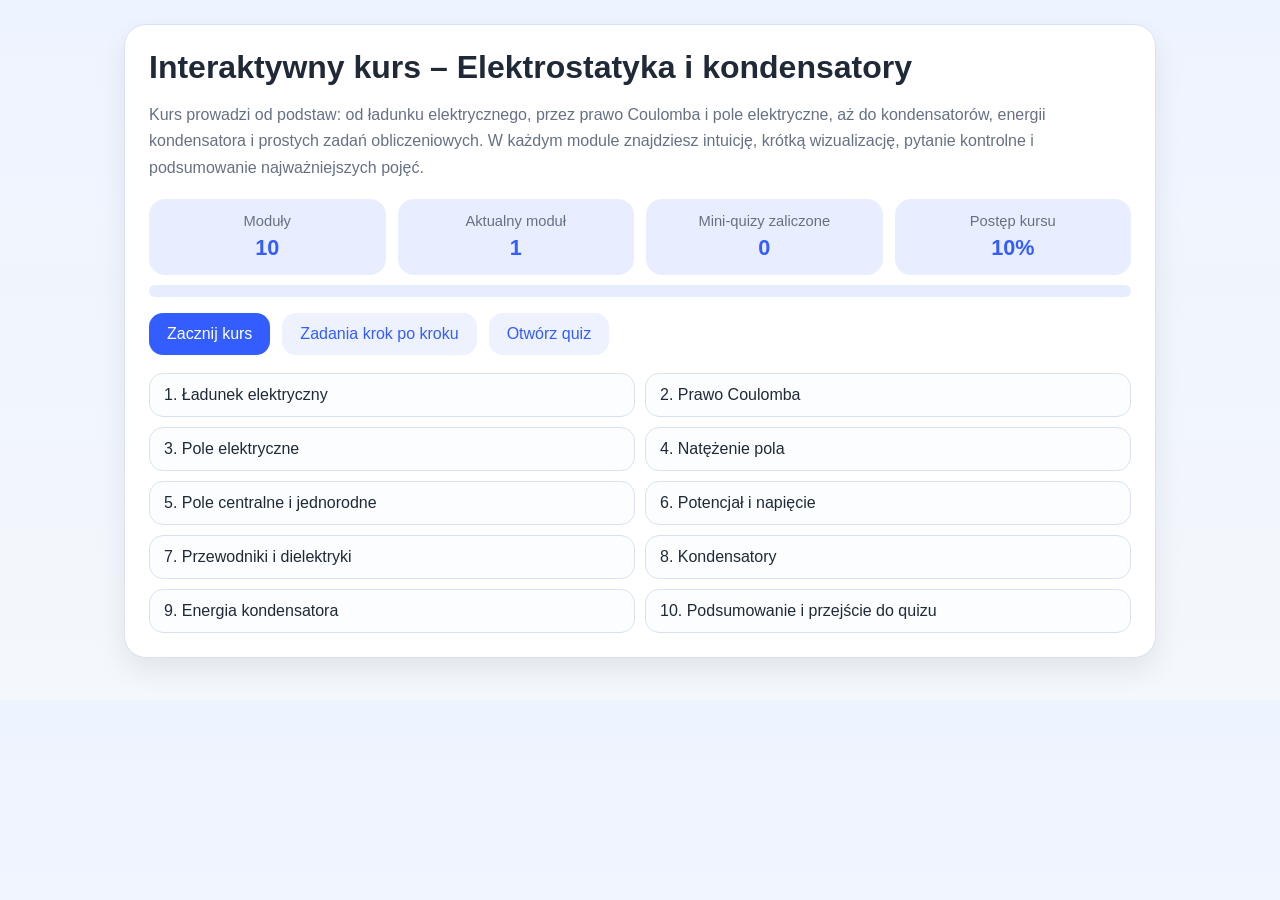
==== course.html @ 76fa7742 "Add files via upload" ====
<!DOCTYPE html>
<html lang="pl">
<head>
<meta charset="UTF-8" />
<meta name="viewport" content="width=device-width, initial-scale=1.0" />
<title>Interaktywny kurs – Elektrostatyka i kondensatory</title>
<style>
:root{
  --bg:#f4f7fb;
  --card:#ffffff;
  --text:#1f2937;
  --muted:#667085;
  --accent:#335dff;
  --accent-soft:#e8eeff;
  --border:#d9e1f2;
  --ok:#166534;
  --ok-bg:#dcfce7;
  --bad:#991b1b;
  --bad-bg:#fee2e2;
  --warn:#9a3412;
  --warn-bg:#ffedd5;
  --shadow:0 12px 28px rgba(15,23,42,.08);
}
*{box-sizing:border-box}
html{scroll-behavior:smooth}
body{
  margin:0;
  font-family:Arial,Helvetica,sans-serif;
  background:linear-gradient(180deg,#eef4ff 0%,var(--bg) 100%);
  color:var(--text);
}
.wrap{
  max-width:1080px;
  margin:auto;
  padding:24px;
}
.card{
  background:var(--card);
  border:1px solid var(--border);
  border-radius:22px;
  box-shadow:var(--shadow);
}
.hero,.module,.practice,.summary{
  padding:24px;
  margin-bottom:18px;
}
h1,h2,h3{margin-top:0}
h1{font-size:2rem;margin-bottom:8px}
.subtitle,.muted{
  color:var(--muted);
  line-height:1.65;
}
.stats{
  margin-top:18px;
  display:grid;
  grid-template-columns:repeat(4,1fr);
  gap:12px;
}
.stat{
  background:var(--accent-soft);
  border-radius:16px;
  padding:14px;
  text-align:center;
}
.stat .label{
  display:block;
  color:var(--muted);
  font-size:.92rem;
  margin-bottom:6px;
}
.stat .value{
  font-size:1.35rem;
  font-weight:700;
  color:var(--accent);
}
.controls,.nav,.inline-actions{
  display:flex;
  gap:12px;
  flex-wrap:wrap;
  margin-top:16px;
}
button,a.buttonlike{
  border:none;
  border-radius:14px;
  padding:12px 18px;
  font-size:1rem;
  cursor:pointer;
  text-decoration:none;
  transition:.15s transform ease,.15s opacity ease;
}
button:hover,a.buttonlike:hover{transform:translateY(-1px)}
.primary{background:var(--accent);color:#fff}
.secondary{background:#eef2ff;color:var(--accent)}
.warning{background:var(--warn-bg);color:var(--warn)}
.toc{
  display:grid;
  grid-template-columns:repeat(2,1fr);
  gap:10px;
  margin-top:18px;
}
.toc a{
  text-decoration:none;
  color:var(--text);
  background:#fbfdff;
  border:1px solid var(--border);
  padding:12px 14px;
  border-radius:14px;
}
.module{
  display:none;
}
.module.active{
  display:block;
}
.module-head{
  display:flex;
  justify-content:space-between;
  align-items:center;
  gap:12px;
  margin-bottom:12px;
}
.badge{
  font-size:.85rem;
  color:var(--accent);
  background:var(--accent-soft);
  padding:6px 10px;
  border-radius:999px;
  white-space:nowrap;
}
.box{
  border:1px solid var(--border);
  background:#fbfdff;
  border-radius:16px;
  padding:16px;
  margin:14px 0;
}
.columns{
  display:grid;
  grid-template-columns:repeat(2,1fr);
  gap:14px;
}
.reveal{
  margin-top:12px;
}
.reveal button{
  padding:9px 12px;
  font-size:.95rem;
}
.reveal-content{
  display:none;
  margin-top:10px;
  padding:14px;
  border-radius:14px;
  background:#f8fafc;
  border:1px solid var(--border);
}
.reveal-content.show{
  display:block;
}
.canvas-wrap{
  border:1px solid var(--border);
  border-radius:18px;
  background:#fcfdff;
  padding:16px;
  margin-top:12px;
}
svg{
  width:100%;
  height:auto;
  display:block;
}
.mini-quiz{
  margin-top:18px;
  border:1px solid var(--border);
  background:#f8fafc;
  border-radius:16px;
  padding:16px;
}
.answer{
  display:block;
  width:100%;
  text-align:left;
  margin:8px 0;
  padding:11px 12px;
  border-radius:12px;
  border:1px solid var(--border);
  background:#fff;
}
.answer.correct{background:var(--ok-bg);border-color:#86efac;color:var(--ok);font-weight:700}
.answer.wrong{background:var(--bad-bg);border-color:#fca5a5;color:var(--bad);font-weight:700}
.answer.reveal-correct{background:#eff6ff;border-color:#93c5fd;color:#1d4ed8;font-weight:700}
.feedback{
  display:none;
  margin-top:10px;
  padding:12px;
  border-radius:12px;
  border:1px solid var(--border);
  background:#fff;
}
.feedback.show{display:block}
.practice{
  display:none;
}
.practice.show{
  display:block;
}
.step{
  border-left:4px solid var(--accent);
  padding-left:12px;
  margin:12px 0;
}
.summary{
  background:var(--card);
  display:none;
}
.summary.show{display:block}
.progressbar{
  height:12px;
  width:100%;
  background:#e5edff;
  border-radius:999px;
  overflow:hidden;
  margin-top:10px;
}
.progressbar > div{
  height:100%;
  width:0%;
  background:var(--accent);
  transition:width .25s ease;
}
.small{
  font-size:.95rem;
}
.center{
  text-align:center;
}
@media (max-width: 800px){
  .wrap{padding:14px}
  .stats,.toc,.columns{grid-template-columns:1fr}
  .module-head{flex-direction:column;align-items:flex-start}
  h1{font-size:1.55rem}
}

.nav{
  display:flex;
  justify-content:space-between;
  align-items:center;
  flex-wrap:nowrap;
}
.nav .inline-actions{
  margin-top:0;
  flex-wrap:nowrap;
}
.nav button{
  white-space:nowrap;
}
@media (max-width: 800px){
  .nav{
    gap:10px;
  }
  .nav .inline-actions{
    flex:0 0 auto;
  }
}

</style>
</head>
<body>
<div class="wrap">
  <section class="card hero">
    <h1>Interaktywny kurs – Elektrostatyka i kondensatory</h1>
    <p class="subtitle">
      Kurs prowadzi od podstaw: od ładunku elektrycznego, przez prawo Coulomba i pole elektryczne,
      aż do kondensatorów, energii kondensatora i prostych zadań obliczeniowych.
      W każdym module znajdziesz intuicję, krótką wizualizację, pytanie kontrolne i podsumowanie najważniejszych pojęć.
    </p>

    <div class="stats">
      <div class="stat"><span class="label">Moduły</span><span class="value" id="moduleCount">10</span></div>
      <div class="stat"><span class="label">Aktualny moduł</span><span class="value" id="currentModule">1</span></div>
      <div class="stat"><span class="label">Mini-quizy zaliczone</span><span class="value" id="passedCount">0</span></div>
      <div class="stat"><span class="label">Postęp kursu</span><span class="value" id="coursePercent">10%</span></div>
    </div>

    <div class="progressbar"><div id="progressBar"></div></div>

    <div class="controls">
      <button class="primary" id="startCourseBtn">Zacznij kurs</button>
      <button class="secondary" id="openPracticeBtn">Zadania krok po kroku</button>
      <a class="buttonlike secondary" href="quiz_fizyka_pole_elektryczne.html">Otwórz quiz</a>
    </div>

    <div class="toc">
      <a href="#" onclick="goToModule(0); return false;">1. Ładunek elektryczny</a>
      <a href="#" onclick="goToModule(1); return false;">2. Prawo Coulomba</a>
      <a href="#" onclick="goToModule(2); return false;">3. Pole elektryczne</a>
      <a href="#" onclick="goToModule(3); return false;">4. Natężenie pola</a>
      <a href="#" onclick="goToModule(4); return false;">5. Pole centralne i jednorodne</a>
      <a href="#" onclick="goToModule(5); return false;">6. Potencjał i napięcie</a>
      <a href="#" onclick="goToModule(6); return false;">7. Przewodniki i dielektryki</a>
      <a href="#" onclick="goToModule(7); return false;">8. Kondensatory</a>
      <a href="#" onclick="goToModule(8); return false;">9. Energia kondensatora</a>
      <a href="#" onclick="goToModule(9); return false;">10. Podsumowanie i przejście do quizu</a>
    </div>
  </section>

  <div id="materialTop"></div>
  <section id="modules"></section>

  <section class="card practice" id="practiceSection">
    <h2>Zadania obliczeniowe krok po kroku</h2>
    <p class="muted">Tutaj przechodzisz przez typowe zadania z tego działu. Każdy przykład ma rozwijane etapy rozwiązania.</p>

    <div class="box">
      <h3>Zadanie 1. Prawo Coulomba</h3>
      <p>Dwa ładunki: <strong>q₁ = 2 μC</strong> i <strong>q₂ = 3 μC</strong> znajdują się w odległości <strong>r = 0,20 m</strong>. Oblicz wartość siły oddziaływania.</p>
      <div class="step"><strong>Krok 1:</strong> Zapisz wzór: <strong>F = k·|q₁q₂|/r²</strong>.</div>
      <div class="step"><strong>Krok 2:</strong> Zamień mikroculomby: 2 μC = 2·10⁻⁶ C, 3 μC = 3·10⁻⁶ C.</div>
      <div class="step"><strong>Krok 3:</strong> Podstaw: F = 9·10⁹ · (2·10⁻⁶ · 3·10⁻⁶) / (0,20)².</div>
      <div class="reveal">
        <button class="secondary" onclick="toggleReveal('sol1')">Pokaż wynik i komentarz</button>
        <div id="sol1" class="reveal-content">
          Po obliczeniu wychodzi <strong>F = 1,35 N</strong>. Najczęstszy błąd to brak zamiany μC na C albo zapomnienie o kwadracie odległości.
        </div>
      </div>
    </div>

    <div class="box">
      <h3>Zadanie 2. Natężenie pola</h3>
      <p>Na ładunek <strong>q = 5 nC</strong> działa w polu siła <strong>F = 2·10⁻⁴ N</strong>. Oblicz natężenie pola.</p>
      <div class="step"><strong>Krok 1:</strong> Użyj zależności <strong>E = F/q</strong>.</div>
      <div class="step"><strong>Krok 2:</strong> Zamień 5 nC = 5·10⁻⁹ C.</div>
      <div class="step"><strong>Krok 3:</strong> E = 2·10⁻⁴ / 5·10⁻⁹ = 4·10⁴ N/C.</div>
      <div class="reveal">
        <button class="secondary" onclick="toggleReveal('sol2')">Pokaż interpretację</button>
        <div id="sol2" class="reveal-content">
          Otrzymujesz <strong>40 000 N/C</strong>. To oznacza, że na ładunek 1 C w tym punkcie działałaby siła 40 000 N.
        </div>
      </div>
    </div>

    <div class="box">
      <h3>Zadanie 3. Pole jednorodne</h3>
      <p>Między płytami kondensatora jest napięcie <strong>U = 120 V</strong>, a odległość między okładkami wynosi <strong>d = 6 mm</strong>. Oblicz natężenie pola.</p>
      <div class="step"><strong>Krok 1:</strong> Wzór: <strong>E = U/d</strong>.</div>
      <div class="step"><strong>Krok 2:</strong> Zamień 6 mm = 0,006 m.</div>
      <div class="step"><strong>Krok 3:</strong> E = 120 / 0,006 = 20 000 V/m.</div>
      <div class="reveal">
        <button class="secondary" onclick="toggleReveal('sol3')">Pokaż uwagę egzaminacyjną</button>
        <div id="sol3" class="reveal-content">
          W polu jednorodnym między okładkami kondensatora natężenie ma tę samą wartość w całej przestrzeni między płytami.
        </div>
      </div>
    </div>

    <div class="box">
      <h3>Zadanie 4. Pojemność kondensatora</h3>
      <p>Kondensator zgromadził ładunek <strong>Q = 8 μC</strong> przy napięciu <strong>U = 4 V</strong>. Oblicz jego pojemność.</p>
      <div class="step"><strong>Krok 1:</strong> Skorzystaj ze wzoru <strong>C = Q/U</strong>.</div>
      <div class="step"><strong>Krok 2:</strong> Zamień 8 μC = 8·10⁻⁶ C.</div>
      <div class="step"><strong>Krok 3:</strong> C = 8·10⁻⁶ / 4 = 2·10⁻⁶ F.</div>
      <div class="reveal">
        <button class="secondary" onclick="toggleReveal('sol4')">Pokaż wynik w wygodnej jednostce</button>
        <div id="sol4" class="reveal-content">
          Wynik to <strong>2 μF</strong>. Przy takich zadaniach warto na końcu wrócić do wygodniejszej jednostki: mikrofaradów.
        </div>
      </div>
    </div>

    <div class="box">
      <h3>Zadanie 5. Energia kondensatora</h3>
      <p>Kondensator ma pojemność <strong>C = 50 μF</strong> i napięcie <strong>U = 12 V</strong>. Oblicz energię zgromadzoną w kondensatorze.</p>
      <div class="step"><strong>Krok 1:</strong> Wzór: <strong>E = ½·C·U²</strong>.</div>
      <div class="step"><strong>Krok 2:</strong> Zamień 50 μF = 50·10⁻⁶ F.</div>
      <div class="step"><strong>Krok 3:</strong> E = 0,5 · 50·10⁻⁶ · 12² = 3,6·10⁻³ J.</div>
      <div class="reveal">
        <button class="secondary" onclick="toggleReveal('sol5')">Pokaż sens fizyczny wyniku</button>
        <div id="sol5" class="reveal-content">
          To <strong>0,0036 J</strong>. Wzór zawiera <strong>U²</strong>, więc podwojenie napięcia zwiększa energię aż cztery razy.
        </div>
      </div>
    </div>

    <div class="controls">
      <button class="primary" onclick="window.scrollTo({top:0,behavior:'smooth'})">Wróć na górę</button>
      <button class="secondary" onclick="hidePractice()">Ukryj zadania</button>
    </div>
  </section>

  <section class="card summary" id="summarySection">
    <h2>Podsumowanie postępów</h2>
    <p id="summaryText"></p>
    <div class="controls">
      <button class="primary" onclick="goToModule(0)">Przejdź od początku</button>
    </div>
  </section>
</div>

<script>
const modulesData = [
  {
    title: "1. Ładunek elektryczny",
    tag: "podstawy",
    body: `
      <p>Ładunek elektryczny to własność materii odpowiedzialna za oddziaływania elektrostatyczne. W praktyce spotykamy dwa rodzaje ładunków: <strong>dodatni</strong> i <strong>ujemny</strong>.</p>
      <div class="columns">
        <div class="box">
          <h3>Najważniejsze fakty</h3>
          <p>Ładunki jednoimienne się odpychają, a różnoimienne przyciągają. Ciało naładowane dodatnio ma <strong>niedobór elektronów</strong>, a ujemnie – <strong>nadmiar elektronów</strong>.</p>
        </div>
        <div class="box">
          <h3>Intuicja</h3>
          <p>Myśl o elektronach jak o „nadmiarze” ruchliwych cząstek. Gdy ciało je traci, zostaje z przewagą ładunku dodatniego.</p>
        </div>
      </div>
      <div class="reveal">
        <button class="secondary" onclick="toggleReveal('rev1')">Pokaż przykład z życia</button>
        <div id="rev1" class="reveal-content">Pocieranie balonu o sweter powoduje przepływ elektronów. Balon i sweter elektryzują się przeciwnymi ładunkami.</div>
      </div>
      <div class="canvas-wrap">
        <svg viewBox="0 0 700 220" aria-label="Przyciąganie i odpychanie ładunków">
          <circle cx="180" cy="110" r="50" fill="#e8eeff" stroke="#335dff" stroke-width="4"></circle>
          <text x="180" y="120" text-anchor="middle" font-size="34" fill="#335dff">+</text>
          <circle cx="520" cy="110" r="50" fill="#e8eeff" stroke="#335dff" stroke-width="4"></circle>
          <text x="520" y="120" text-anchor="middle" font-size="34" fill="#335dff">−</text>
          <line x1="240" y1="110" x2="460" y2="110" stroke="#335dff" stroke-width="5" marker-end="url(#arr1)"></line>
          <line x1="460" y1="125" x2="240" y2="125" stroke="#335dff" stroke-width="5" marker-end="url(#arr1)"></line>
          <defs>
            <marker id="arr1" markerWidth="10" markerHeight="10" refX="8" refY="3" orient="auto">
              <polygon points="0 0, 10 3, 0 6" fill="#335dff"></polygon>
            </marker>
          </defs>
          <text x="350" y="85" text-anchor="middle" font-size="18" fill="#667085">ładunki różnoimienne się przyciągają</text>
        </svg>
      </div>
    `,
    quiz: {
      q: "Co oznacza dodatnie naelektryzowanie ciała?",
      answers: ["Nadmiar elektronów", "Niedobór elektronów", "Brak protonów"],
      correct: 1,
      exp: "Dodatnie naelektryzowanie oznacza, że ciało utraciło część elektronów."
    }
  },
  {
    title: "2. Prawo Coulomba",
    tag: "zależności",
    body: `
      <p>Prawo Coulomba opisuje wartość siły oddziaływania między dwoma ładunkami punktowymi:</p>
      <div class="box center"><strong>F = k · |q₁q₂| / r²</strong></div>
      <p>Siła rośnie wraz z wartościami ładunków i maleje bardzo szybko ze wzrostem odległości, bo zależy od <strong>kwadratu odległości</strong>.</p>
      <div class="columns">
        <div class="box">
          <h3>Co łatwo zapamiętać?</h3>
          <p>Podwojenie każdego z ładunków daje 4 razy większą siłę. Podwojenie odległości daje 4 razy mniejszą siłę.</p>
        </div>
        <div class="box">
          <h3>Intuicja</h3>
          <p>Oddziaływanie „rozchodzi się” w przestrzeni, więc wraz z odległością szybko słabnie.</p>
        </div>
      </div>
      <div class="reveal">
        <button class="secondary" onclick="toggleReveal('rev2')">Pokaż częsty błąd</button>
        <div id="rev2" class="reveal-content">Najczęstszy błąd to zapominanie o zamianie jednostek: μC trzeba zapisać jako 10⁻⁶ C.</div>
      </div>
    `,
    quiz: {
      q: "Jeśli odległość między ładunkami wzrośnie 2 razy, to siła oddziaływania:",
      answers: ["zmaleje 2 razy", "zmaleje 4 razy", "nie zmieni się"],
      correct: 1,
      exp: "W prawie Coulomba odległość występuje w mianowniku jako r²."
    }
  },
  {
    title: "3. Pole elektryczne",
    tag: "intuicja pola",
    body: `
      <p>Każdy ładunek wytwarza wokół siebie pole elektryczne. Pole opisuje przestrzeń, w której na inne ładunki działa siła.</p>
      <p>Umownie kierunek pola to kierunek siły działającej na <strong>dodatni ładunek próbny</strong>.</p>
      <div class="box">
        <h3>Linie pola</h3>
        <p>Linie pola wychodzą z ładunków dodatnich i wchodzą w ujemne. Tam, gdzie linie są gęstsze, pole jest silniejsze.</p>
      </div>
      <div class="canvas-wrap">
        <svg viewBox="0 0 700 260" aria-label="Linie pola elektrycznego">
          <defs>
            <marker id="arrowField" markerWidth="10" markerHeight="10" refX="8" refY="3" orient="auto">
              <polygon points="0 0, 10 3, 0 6" fill="#335dff"></polygon>
            </marker>
          </defs>
          <circle cx="350" cy="130" r="34" fill="#e8eeff" stroke="#335dff" stroke-width="4"></circle>
          <text x="350" y="140" text-anchor="middle" font-size="28" fill="#335dff">+</text>
          <g stroke="#335dff" stroke-width="3" fill="none" marker-end="url(#arrowField)">
            <line x1="350" y1="20" x2="350" y2="70"></line>
            <line x1="350" y1="190" x2="350" y2="240"></line>
            <line x1="240" y1="130" x2="290" y2="130"></line>
            <line x1="410" y1="130" x2="460" y2="130"></line>
            <line x1="275" y1="55" x2="310" y2="90"></line>
            <line x1="390" y1="170" x2="425" y2="205"></line>
            <line x1="275" y1="205" x2="310" y2="170"></line>
            <line x1="390" y1="90" x2="425" y2="55"></line>
          </g>
          <text x="350" y="252" text-anchor="middle" font-size="18" fill="#667085">linie rozchodzą się od ładunku dodatniego</text>
        </svg>
      </div>
      <div class="reveal">
        <button class="secondary" onclick="toggleReveal('rev3')">Pokaż dobrą intuicję</button>
        <div id="rev3" class="reveal-content">Pole nie jest „rzeczą”, tylko opisem wpływu ładunku na przestrzeń wokół niego.</div>
      </div>
    `,
    quiz: {
      q: "W którą stronę skierowane są linie pola elektrycznego?",
      answers: ["Od dodatniego do ujemnego", "Od ujemnego do dodatniego", "Zawsze zgodnie z ruchem elektronów"],
      correct: 0,
      exp: "To kierunek siły działającej na dodatni ładunek próbny."
    }
  },
  {
    title: "4. Natężenie pola",
    tag: "wzory",
    body: `
      <p>Natężenie pola elektrycznego mówi, jak silnie pole działa na ładunek. Definicja:</p>
      <div class="box center"><strong>E = F / q</strong></div>
      <p>Im większe E, tym większa siła działająca na dany ładunek. Jednostką jest <strong>N/C</strong> albo równoważnie <strong>V/m</strong>.</p>
      <div class="columns">
        <div class="box">
          <h3>Znaczenie fizyczne</h3>
          <p>Jeśli E = 100 N/C, to na ładunek 1 C działałaby siła 100 N.</p>
        </div>
        <div class="box">
          <h3>Uwaga</h3>
          <p>Dla ładunku ujemnego zwrot siły jest przeciwny do zwrotu wektora pola.</p>
        </div>
      </div>
    `,
    quiz: {
      q: "Jednostką natężenia pola elektrycznego jest:",
      answers: ["N/C", "J", "A"],
      correct: 0,
      exp: "Natężenie pola opisuje siłę przypadającą na jednostkowy ładunek."
    }
  },
  {
    title: "5. Pole centralne i jednorodne",
    tag: "porównanie",
    body: `
      <div class="columns">
        <div class="box">
          <h3>Pole centralne</h3>
          <p>Występuje wokół pojedynczego ładunku punktowego. Linie pola są promieniste, a natężenie maleje z odległością jak <strong>1/r²</strong>.</p>
        </div>
        <div class="box">
          <h3>Pole jednorodne</h3>
          <p>Ma ten sam kierunek i wartość w każdym punkcie. Linie pola są równoległe i jednakowo gęste.</p>
        </div>
      </div>
      <p>Między równoległymi okładkami kondensatora pole jest dobrym przybliżeniem pola jednorodnego.</p>
      <div class="canvas-wrap">
        <svg viewBox="0 0 700 250" aria-label="Pole jednorodne między okładkami">
          <defs>
            <marker id="arrowUniform" markerWidth="10" markerHeight="10" refX="8" refY="3" orient="auto">
              <polygon points="0 0, 10 3, 0 6" fill="#335dff"></polygon>
            </marker>
          </defs>
          <rect x="180" y="40" width="20" height="160" fill="#335dff"></rect>
          <rect x="500" y="40" width="20" height="160" fill="#335dff"></rect>
          <text x="190" y="28" text-anchor="middle" font-size="24" fill="#335dff">+</text>
          <text x="510" y="28" text-anchor="middle" font-size="24" fill="#335dff">−</text>
          <g stroke="#335dff" stroke-width="3" marker-end="url(#arrowUniform)">
            <line x1="220" y1="70" x2="480" y2="70"></line>
            <line x1="220" y1="105" x2="480" y2="105"></line>
            <line x1="220" y1="140" x2="480" y2="140"></line>
            <line x1="220" y1="175" x2="480" y2="175"></line>
          </g>
          <text x="350" y="228" text-anchor="middle" font-size="18" fill="#667085">linie równoległe → pole jednorodne</text>
        </svg>
      </div>
    `,
    quiz: {
      q: "Które zdanie jest prawdziwe?",
      answers: ["W polu jednorodnym linie są równoległe", "W polu centralnym natężenie jest stałe", "Pole przy ładunku punktowym jest jednorodne"],
      correct: 0,
      exp: "Pole jednorodne ma taki sam kierunek i wartość w każdym miejscu."
    }
  },
  {
    title: "6. Potencjał i napięcie",
    tag: "energia",
    body: `
      <p>Potencjał elektryczny opisuje energię przypadającą na jednostkowy ładunek. Napięcie to różnica potencjałów między dwoma punktami.</p>
      <div class="box center"><strong>U = ΔV</strong></div>
      <p>Można to rozumieć tak: napięcie mówi, ile pracy przypada na jednostkowy ładunek przy przesuwaniu go między punktami.</p>
      <div class="columns">
        <div class="box">
          <h3>Jednostka</h3>
          <p>Potencjał i napięcie mierzymy w <strong>woltach (V)</strong>.</p>
        </div>
        <div class="box">
          <h3>Przydatna intuicja</h3>
          <p>Dodatni ładunek „sam” porusza się w kierunku malejącego potencjału, bo wtedy zmniejsza swoją energię potencjalną.</p>
        </div>
      </div>
      <div class="reveal">
        <button class="secondary" onclick="toggleReveal('rev6')">Pokaż związek z pracą</button>
        <div id="rev6" class="reveal-content">Napięcie 1 V oznacza, że przy przesunięciu ładunku 1 C wykonuje się pracę 1 J.</div>
      </div>
    `,
    quiz: {
      q: "Napięcie elektryczne to:",
      answers: ["Różnica potencjałów", "Natężenie pola", "Liczba elektronów"],
      correct: 0,
      exp: "To właśnie definicja napięcia."
    }
  },
  {
    title: "7. Przewodniki i dielektryki",
    tag: "materiały",
    body: `
      <div class="columns">
        <div class="box">
          <h3>Przewodnik</h3>
          <p>Ma swobodne elektrony, które mogą się przemieszczać. W stanie równowagi elektrostatycznej pole wewnątrz przewodnika jest <strong>równe zero</strong>, a nadmiar ładunku gromadzi się na powierzchni.</p>
        </div>
        <div class="box">
          <h3>Dielektryk</h3>
          <p>Nie przewodzi jak metal, ale w polu elektrycznym ulega <strong>polaryzacji</strong> – jego ładunki przesuwają się nieznacznie względem siebie.</p>
        </div>
      </div>
      <div class="reveal">
        <button class="secondary" onclick="toggleReveal('rev7')">Pokaż, po co dielektryk jest ważny</button>
        <div id="rev7" class="reveal-content">Dielektryk między okładkami kondensatora zwiększa jego pojemność, bo osłabia pole wytwarzane przez zgromadzone ładunki.</div>
      </div>
    `,
    quiz: {
      q: "W przewodniku w stanie równowagi elektrostatycznej pole wewnątrz:",
      answers: ["jest bardzo duże", "jest równe zero", "zależy tylko od temperatury"],
      correct: 1,
      exp: "Gdyby pole nie było równe zero, ładunki nadal by się poruszały."
    }
  },
  {
    title: "8. Kondensatory",
    tag: "kluczowy temat",
    body: `
      <p>Kondensator to element z dwóch przewodzących okładek oddzielonych izolatorem. Gromadzi ładunek i magazynuje energię w polu elektrycznym.</p>
      <div class="box center"><strong>C = Q / U</strong></div>
      <p>Pojemność mówi, jaki ładunek może zostać zgromadzony przy danym napięciu.</p>
      <div class="columns">
        <div class="box">
          <h3>Co się dzieje podczas ładowania?</h3>
          <p>Jedna okładka zbiera nadmiar elektronów, druga ma ich niedobór. Między okładkami pojawia się pole elektryczne.</p>
        </div>
        <div class="box">
          <h3>Intuicja</h3>
          <p>Kondensator działa trochę jak sprężyna dla ładunku: im większe napięcie, tym większy „nacisk” na rozdzielenie ładunków.</p>
        </div>
      </div>
      <div class="canvas-wrap">
        <svg viewBox="0 0 760 260" aria-label="Ładowanie kondensatora">
          <defs>
            <marker id="arrowCap" markerWidth="10" markerHeight="10" refX="8" refY="3" orient="auto">
              <polygon points="0 0, 10 3, 0 6" fill="#335dff"></polygon>
            </marker>
          </defs>
          <rect x="250" y="50" width="18" height="160" fill="#335dff"></rect>
          <rect x="490" y="50" width="18" height="160" fill="#335dff"></rect>
          <text x="240" y="40" font-size="22" fill="#335dff">− − −</text>
          <text x="500" y="40" font-size="22" fill="#335dff">+ + +</text>
          <g stroke="#335dff" stroke-width="3" stroke-dasharray="8 7" marker-end="url(#arrowCap)">
            <line x1="286" y1="75" x2="472" y2="75"></line>
            <line x1="286" y1="110" x2="472" y2="110"></line>
            <line x1="286" y1="145" x2="472" y2="145"></line>
            <line x1="286" y1="180" x2="472" y2="180"></line>
          </g>
          <text x="380" y="235" text-anchor="middle" font-size="18" fill="#667085">pole między okładkami magazynuje energię</text>
        </svg>
      </div>
      <div class="reveal">
        <button class="secondary" onclick="toggleReveal('rev8')">Pokaż, czemu kondensator „przepuszcza” AC</button>
        <div id="rev8" class="reveal-content">Przy napięciu zmiennym kondensator stale ładuje się i rozładowuje, więc w obwodzie pojawia się prąd związany ze zmianą ładunku.</div>
      </div>
    `,
    quiz: {
      q: "Pojemność kondensatora opisuje wzór:",
      answers: ["C = U/Q", "C = Q/U", "C = U·Q"],
      correct: 1,
      exp: "To definicja pojemności."
    }
  },
  {
    title: "9. Energia kondensatora",
    tag: "wzory i sens",
    body: `
      <p>Energia zgromadzona w kondensatorze zależy od pojemności i napięcia:</p>
      <div class="box center"><strong>E = ½ · C · U²</strong></div>
      <p>To bardzo ważny wzór, bo pokazuje, że energia rośnie z <strong>kwadratem napięcia</strong>.</p>
      <div class="columns">
        <div class="box">
          <h3>Wniosek</h3>
          <p>Jeśli napięcie wzrośnie 2 razy, energia wzrośnie 4 razy.</p>
        </div>
        <div class="box">
          <h3>Zastosowanie</h3>
          <p>Dlatego kondensatory są używane tam, gdzie trzeba szybko zgromadzić i oddać energię, np. w lampie błyskowej.</p>
        </div>
      </div>
      <div class="reveal">
        <button class="secondary" onclick="toggleReveal('rev9')">Pokaż analogię</button>
        <div id="rev9" class="reveal-content">Możesz myśleć o kondensatorze jak o napiętej sprężynie: im bardziej ją „napniesz”, tym więcej energii przechowuje.</div>
      </div>
    `,
    quiz: {
      q: "Energia kondensatora zależy od napięcia:",
      answers: ["liniowo", "odwrotnie proporcjonalnie", "z kwadratem napięcia"],
      correct: 2,
      exp: "Wynika to wprost ze wzoru E = ½·C·U²."
    }
  },
  {
    title: "10. Podsumowanie i przejście do quizu",
    tag: "zamknięcie działu",
    body: `
      <p>Masz już cały logiczny ciąg:</p>
      <div class="box">
        <strong>ładunek → siła Coulomba → pole elektryczne → natężenie → potencjał i napięcie → przewodniki i dielektryki → kondensator → energia kondensatora</strong>
      </div>
      <p>To właśnie szkielet całego działu. Jeśli to rozumiesz, łatwiej rozwiązujesz i zadania definicyjne, i obliczeniowe.</p>
      <div class="columns">
        <div class="box">
          <h3>Co warto umieć na pamięć?</h3>
          <p>F = k·|q₁q₂|/r², E = F/q, E = U/d, C = Q/U, E = ½·C·U².</p>
        </div>
        <div class="box">
          <h3>Co warto rozumieć?</h3>
          <p>Znaczenie pola, sens napięcia, dlaczego w przewodniku pole wewnątrz znika i jak kondensator magazynuje energię.</p>
        </div>
      </div>
    `,
    quiz: {
      q: "Która kolejność najlepiej oddaje logiczny ciąg działu?",
      answers: [
        "kondensator → ładunek → napięcie → pole",
        "ładunek → pole → napięcie → kondensator",
        "napięcie → przewodnik → prąd → masa"
      ],
      correct: 1,
      exp: "Najpierw rozumiesz ładunek i oddziaływanie, potem pole i napięcie, a na końcu kondensator jako zastosowanie tych pojęć."
    }
  }
];

const state = {
  current: 0,
  passed: new Set()
};

const modulesContainer = document.getElementById('modules');
const currentModuleEl = document.getElementById('currentModule');
const passedCountEl = document.getElementById('passedCount');
const coursePercentEl = document.getElementById('coursePercent');
const progressBarEl = document.getElementById('progressBar');
const practiceSection = document.getElementById('practiceSection');
const summarySection = document.getElementById('summarySection');
const summaryText = document.getElementById('summaryText');

function moduleTemplate(mod, index){
  const answersHtml = mod.quiz.answers.map((ans, i) =>
    `<button class="answer" data-module="${index}" data-index="${i}" onclick="answerMiniQuiz(${index}, ${i}, this)">${ans}</button>`
  ).join('');

  return `
    <section class="card module ${index === 0 ? 'active' : ''}" id="module-${index}">
      <div class="module-head">
        <h2>${mod.title}</h2>
        <span class="badge">${mod.tag}</span>
      </div>
      ${mod.body}
      <div class="mini-quiz">
        <h3>Mini-pytanie kontrolne</h3>
        <p>${mod.quiz.q}</p>
        ${answersHtml}
        <div class="feedback" id="feedback-${index}"></div>
      </div>
      <div class="nav">
        <button class="secondary" onclick="prevModule()">Poprzedni</button>
        <div class="inline-actions">
          <button class="secondary" onclick="showPractice()">Zadania krok po kroku</button>
          <button class="primary" onclick="nextModule()">Następny</button>
        </div>
      </div>
    </section>
  `;
}

modulesContainer.innerHTML = modulesData.map(moduleTemplate).join('');

function updateHeader(){
  currentModuleEl.textContent = state.current + 1;
  passedCountEl.textContent = state.passed.size;
  const percent = Math.round(((state.current + 1) / modulesData.length) * 100);
  coursePercentEl.textContent = percent + "%";
  progressBarEl.style.width = percent + "%";
}

function scrollToLearningTop(){
  const topEl = document.getElementById('materialTop');
  if(!topEl) return;
  const y = topEl.offsetTop - 8;
  window.scrollTo({top: y, behavior: 'auto'});
}

`);
  if(!el) return;
  const y = el.offsetTop - 8;
  window.scrollTo({top: y, behavior: 'smooth'});
}

function showOnlyCurrent(){
  document.querySelectorAll('.module').forEach((m, idx) => {
    m.classList.toggle('active', idx === state.current);
  });
  updateHeader();
  hidePractice();
  summarySection.classList.remove('show');
  scrollToLearningTop();
  setTimeout(() => scrollToCurrentModuleTop(), 30);
}

function goToModule(index){
  state.current = Math.max(0, Math.min(modulesData.length - 1, index));
  showOnlyCurrent();
}

function nextModule(){
  if(state.current < modulesData.length - 1){
    state.current++;
    showOnlyCurrent();
  } else {
    showSummary();
  }
}

function prevModule(){
  if(state.current > 0){
    state.current--;
    showOnlyCurrent();
  }
}

function toggleReveal(id){
  document.getElementById(id).classList.toggle('show');
}

function answerMiniQuiz(moduleIndex, answerIndex, btn){
  const module = modulesData[moduleIndex];
  const feedback = document.getElementById(`feedback-${moduleIndex}`);
  const section = document.getElementById(`module-${moduleIndex}`);
  const buttons = section.querySelectorAll('.answer');
  buttons.forEach(b => b.disabled = true);

  if(answerIndex === module.quiz.correct){
    btn.classList.add('correct');
    state.passed.add(moduleIndex);
    feedback.innerHTML = `<strong>Dobrze.</strong> ${module.quiz.exp}`;
  } else {
    btn.classList.add('wrong');
    buttons[module.quiz.correct].classList.add('reveal-correct');
    feedback.innerHTML = `<strong>Nie tym razem.</strong> ${module.quiz.exp}`;
  }
  feedback.classList.add('show');
  updateHeader();
}

function showPractice(){
  practiceSection.classList.add('show');
  summarySection.classList.remove('show');
  practiceSection.scrollIntoView({behavior:'smooth', block:'start'});
}

function hidePractice(){
  practiceSection.classList.remove('show');
}

function showSummary(){
  const passed = state.passed.size;
  summaryText.innerHTML = `Zaliczone mini-quizy: <strong>${passed} z ${modulesData.length}</strong>. ${
    passed === modulesData.length
      ? "Świetnie — masz opanowany cały logiczny ciąg tego działu."
      : "Masz już dużą część materiału. Warto wrócić do modułów, w których mini-quiz nie został jeszcze zaliczony."
  }`;
  summarySection.classList.add('show');
  summarySection.scrollIntoView({behavior:'smooth', block:'start'});
}

document.getElementById('startCourseBtn').addEventListener('click', () => goToModule(0));
document.getElementById('openPracticeBtn').addEventListener('click', showPractice);
updateHeader();
</script>
</body>
</html>
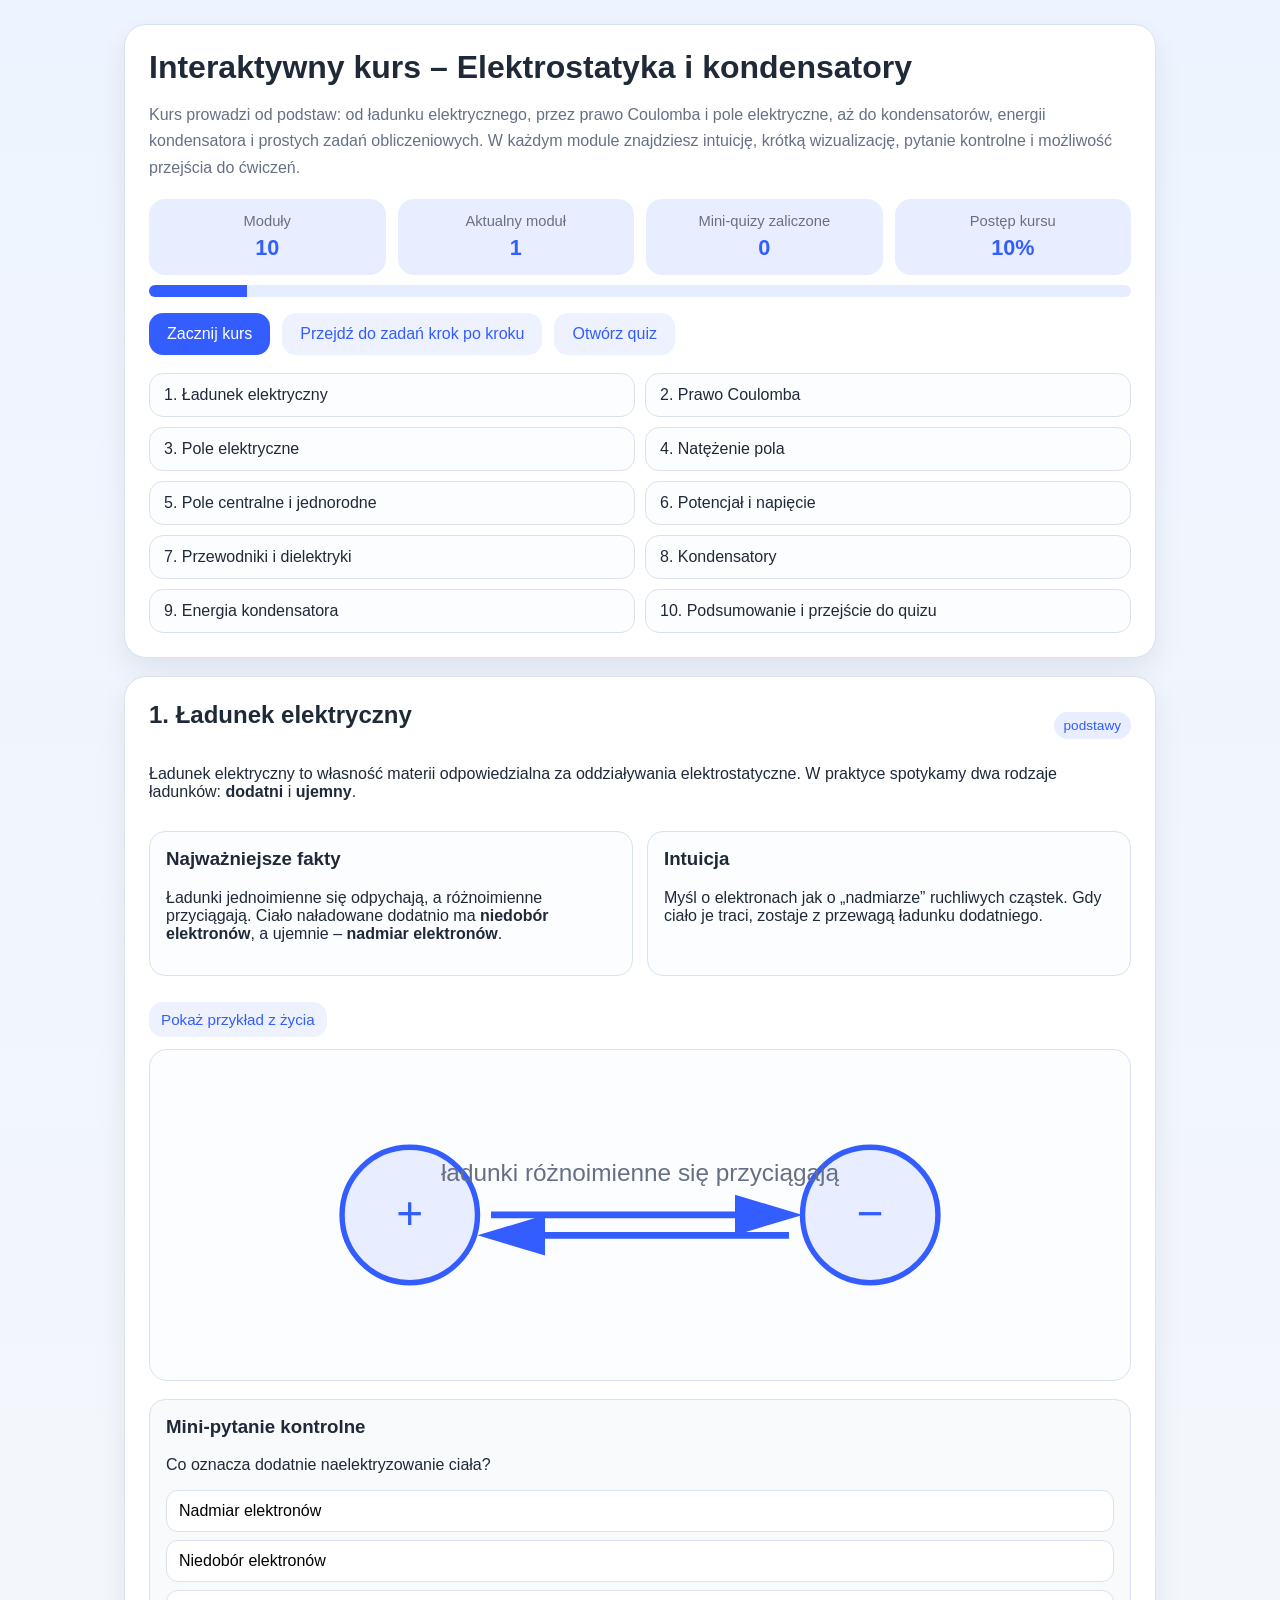
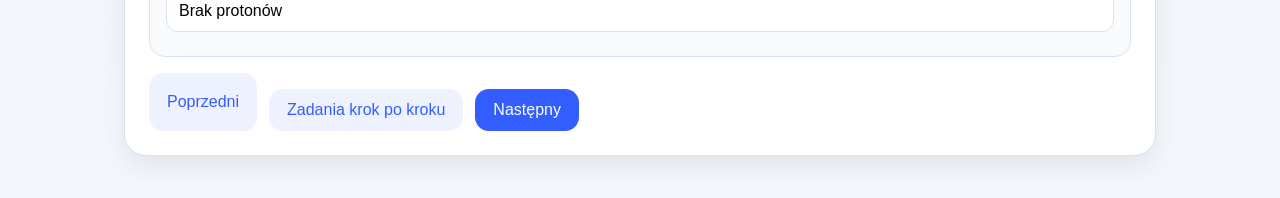
==== commit 35cc4873: "Add files via upload" ====
--- a/course.html
+++ b/course.html
@@ -240,29 +240,6 @@
   .module-head{flex-direction:column;align-items:flex-start}
   h1{font-size:1.55rem}
 }
-
-.nav{
-  display:flex;
-  justify-content:space-between;
-  align-items:center;
-  flex-wrap:nowrap;
-}
-.nav .inline-actions{
-  margin-top:0;
-  flex-wrap:nowrap;
-}
-.nav button{
-  white-space:nowrap;
-}
-@media (max-width: 800px){
-  .nav{
-    gap:10px;
-  }
-  .nav .inline-actions{
-    flex:0 0 auto;
-  }
-}
-
 </style>
 </head>
 <body>
@@ -272,7 +249,7 @@
     <p class="subtitle">
       Kurs prowadzi od podstaw: od ładunku elektrycznego, przez prawo Coulomba i pole elektryczne,
       aż do kondensatorów, energii kondensatora i prostych zadań obliczeniowych.
-      W każdym module znajdziesz intuicję, krótką wizualizację, pytanie kontrolne i podsumowanie najważniejszych pojęć.
+      W każdym module znajdziesz intuicję, krótką wizualizację, pytanie kontrolne i możliwość przejścia do ćwiczeń.
     </p>
 
     <div class="stats">
@@ -286,7 +263,7 @@
 
     <div class="controls">
       <button class="primary" id="startCourseBtn">Zacznij kurs</button>
-      <button class="secondary" id="openPracticeBtn">Zadania krok po kroku</button>
+      <button class="secondary" id="openPracticeBtn">Przejdź do zadań krok po kroku</button>
       <a class="buttonlike secondary" href="quiz_fizyka_pole_elektryczne.html">Otwórz quiz</a>
     </div>
 
@@ -304,7 +281,6 @@
     </div>
   </section>
 
-  <div id="materialTop"></div>
   <section id="modules"></section>
 
   <section class="card practice" id="practiceSection">
@@ -392,6 +368,7 @@
     <p id="summaryText"></p>
     <div class="controls">
       <button class="primary" onclick="goToModule(0)">Przejdź od początku</button>
+      <button class="secondary" onclick="showPractice()">Przejdź do zadań</button>
     </div>
   </section>
 </div>
@@ -801,19 +778,6 @@
   progressBarEl.style.width = percent + "%";
 }
 
-function scrollToLearningTop(){
-  const topEl = document.getElementById('materialTop');
-  if(!topEl) return;
-  const y = topEl.offsetTop - 8;
-  window.scrollTo({top: y, behavior: 'auto'});
-}
-
-`);
-  if(!el) return;
-  const y = el.offsetTop - 8;
-  window.scrollTo({top: y, behavior: 'smooth'});
-}
-
 function showOnlyCurrent(){
   document.querySelectorAll('.module').forEach((m, idx) => {
     m.classList.toggle('active', idx === state.current);
@@ -821,8 +785,7 @@
   updateHeader();
   hidePractice();
   summarySection.classList.remove('show');
-  scrollToLearningTop();
-  setTimeout(() => scrollToCurrentModuleTop(), 30);
+  window.scrollTo({top:0,behavior:'smooth'});
 }
 
 function goToModule(index){
@@ -892,7 +855,6 @@
 }
 
 document.getElementById('startCourseBtn').addEventListener('click', () => goToModule(0));
-document.getElementById('openPracticeBtn').addEventListener('click', showPractice);
 updateHeader();
 </script>
 </body>
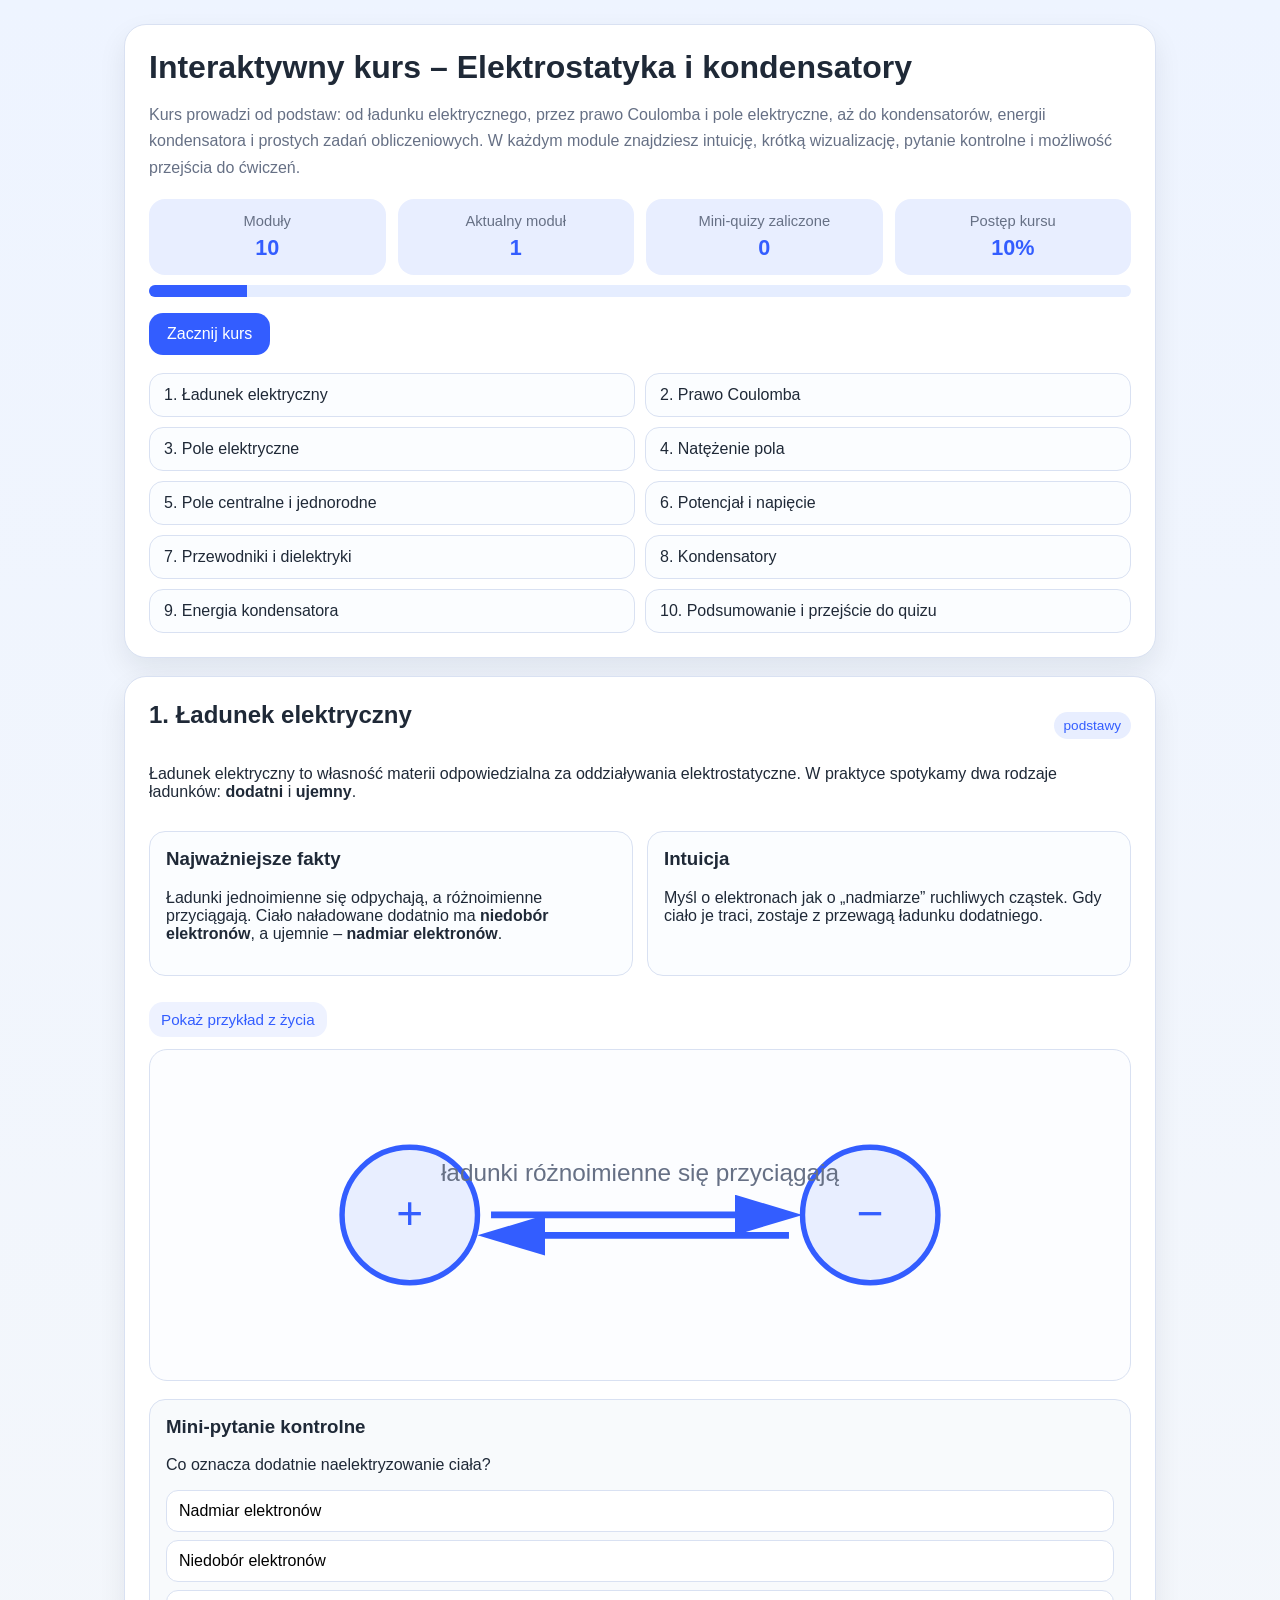
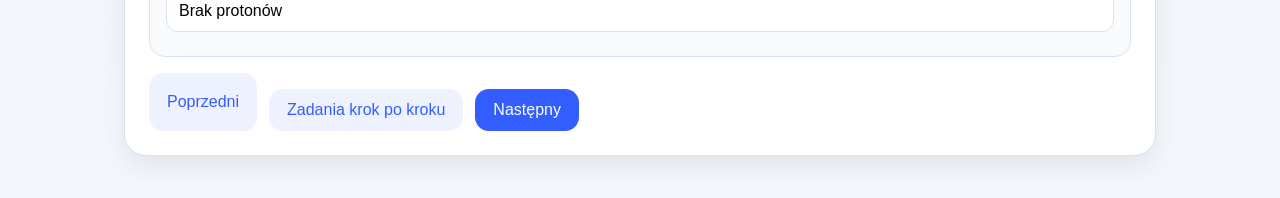
==== commit fa7f5160: "Add files via upload" ====
--- a/course.html
+++ b/course.html
@@ -263,8 +263,6 @@
 
     <div class="controls">
       <button class="primary" id="startCourseBtn">Zacznij kurs</button>
-      <button class="secondary" id="openPracticeBtn">Przejdź do zadań krok po kroku</button>
-      <a class="buttonlike secondary" href="quiz_fizyka_pole_elektryczne.html">Otwórz quiz</a>
     </div>
 
     <div class="toc">
@@ -281,6 +279,7 @@
     </div>
   </section>
 
+  <div id="materialTop"></div>
   <section id="modules"></section>
 
   <section class="card practice" id="practiceSection">
@@ -785,7 +784,10 @@
   updateHeader();
   hidePractice();
   summarySection.classList.remove('show');
-  window.scrollTo({top:0,behavior:'smooth'});
+  requestAnimationFrame(() => {
+    const el = document.getElementById(`module-${state.current}`);
+    if(el) el.scrollIntoView({behavior:'smooth', block:'start'});
+  });
 }
 
 function goToModule(index){
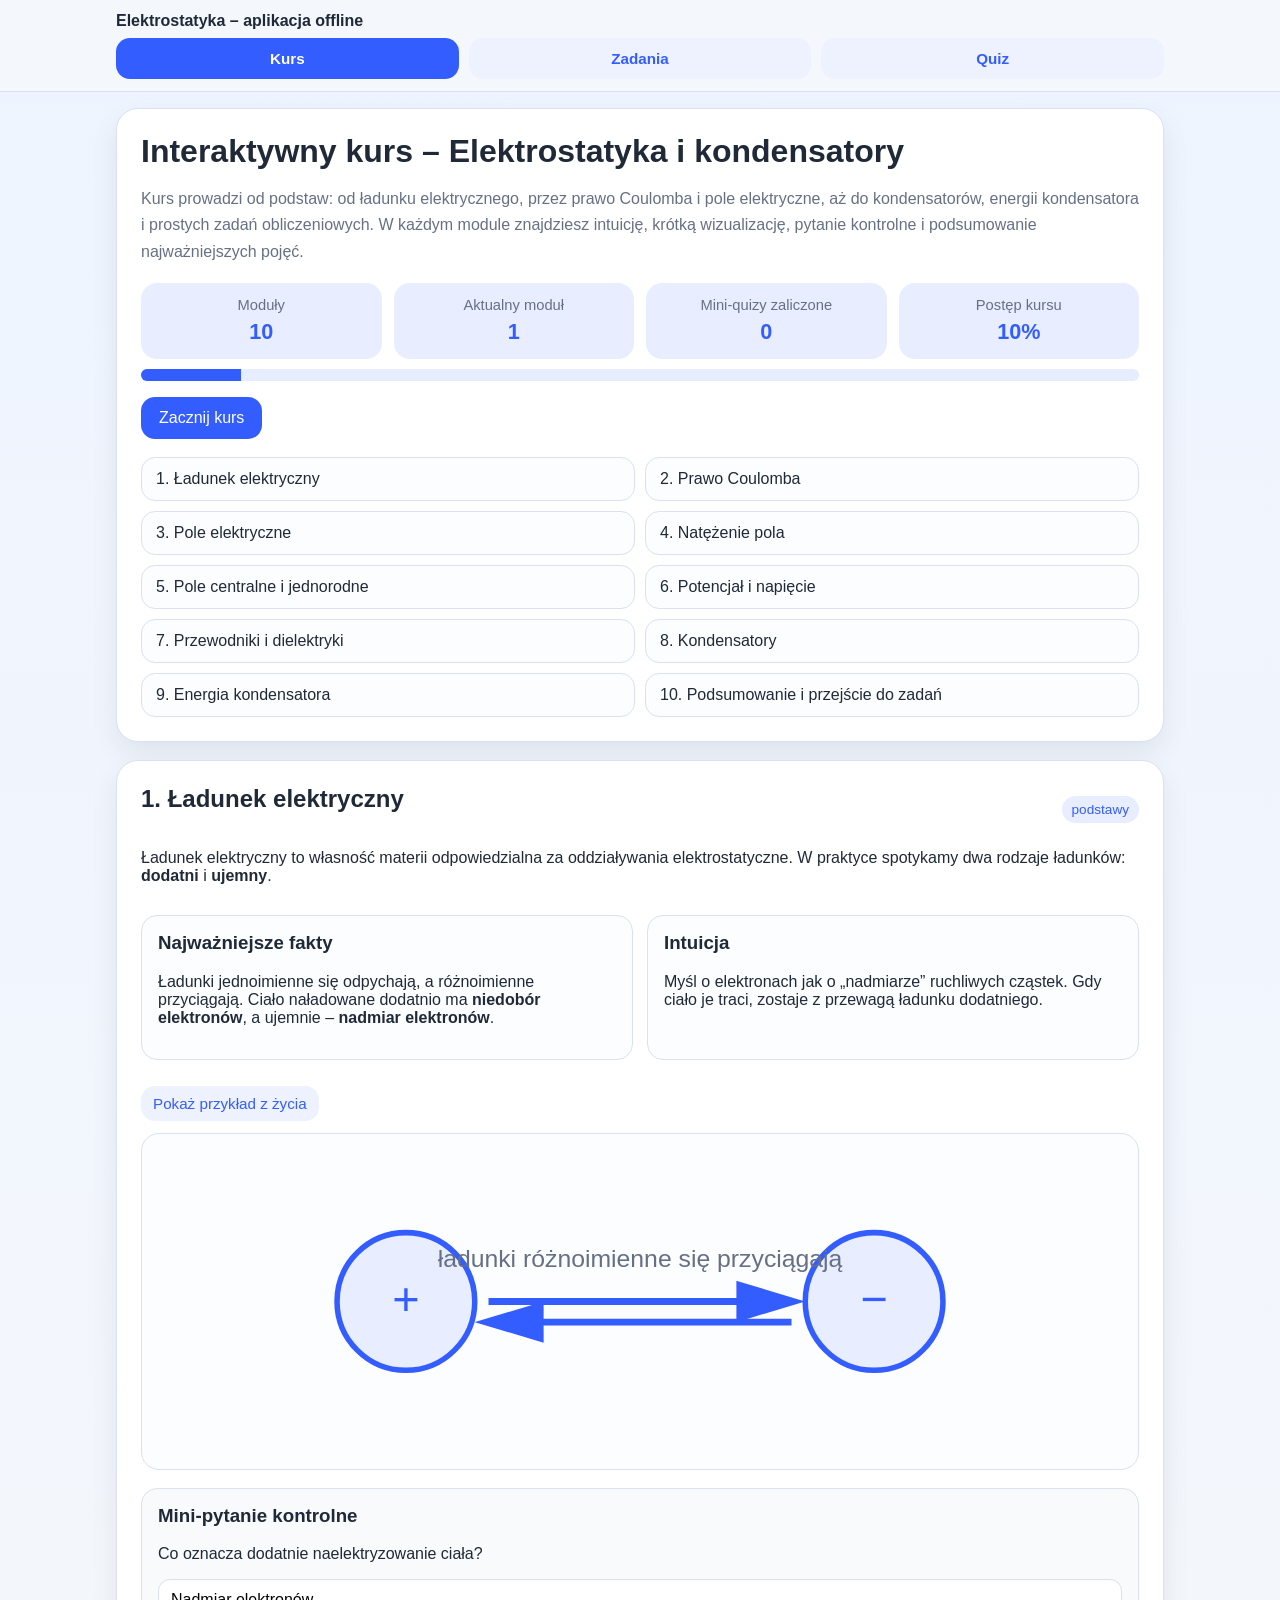
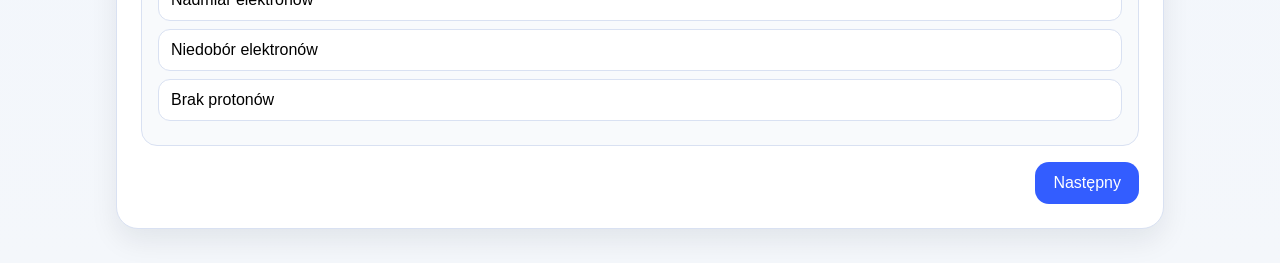
==== commit d48f8abc: "Add files via upload" ====
--- a/course.html
+++ b/course.html
@@ -1,379 +1,4 @@
-<!DOCTYPE html>
-<html lang="pl">
-<head>
-<meta charset="UTF-8" />
-<meta name="viewport" content="width=device-width, initial-scale=1.0" />
-<title>Interaktywny kurs – Elektrostatyka i kondensatory</title>
-<style>
-:root{
-  --bg:#f4f7fb;
-  --card:#ffffff;
-  --text:#1f2937;
-  --muted:#667085;
-  --accent:#335dff;
-  --accent-soft:#e8eeff;
-  --border:#d9e1f2;
-  --ok:#166534;
-  --ok-bg:#dcfce7;
-  --bad:#991b1b;
-  --bad-bg:#fee2e2;
-  --warn:#9a3412;
-  --warn-bg:#ffedd5;
-  --shadow:0 12px 28px rgba(15,23,42,.08);
-}
-*{box-sizing:border-box}
-html{scroll-behavior:smooth}
-body{
-  margin:0;
-  font-family:Arial,Helvetica,sans-serif;
-  background:linear-gradient(180deg,#eef4ff 0%,var(--bg) 100%);
-  color:var(--text);
-}
-.wrap{
-  max-width:1080px;
-  margin:auto;
-  padding:24px;
-}
-.card{
-  background:var(--card);
-  border:1px solid var(--border);
-  border-radius:22px;
-  box-shadow:var(--shadow);
-}
-.hero,.module,.practice,.summary{
-  padding:24px;
-  margin-bottom:18px;
-}
-h1,h2,h3{margin-top:0}
-h1{font-size:2rem;margin-bottom:8px}
-.subtitle,.muted{
-  color:var(--muted);
-  line-height:1.65;
-}
-.stats{
-  margin-top:18px;
-  display:grid;
-  grid-template-columns:repeat(4,1fr);
-  gap:12px;
-}
-.stat{
-  background:var(--accent-soft);
-  border-radius:16px;
-  padding:14px;
-  text-align:center;
-}
-.stat .label{
-  display:block;
-  color:var(--muted);
-  font-size:.92rem;
-  margin-bottom:6px;
-}
-.stat .value{
-  font-size:1.35rem;
-  font-weight:700;
-  color:var(--accent);
-}
-.controls,.nav,.inline-actions{
-  display:flex;
-  gap:12px;
-  flex-wrap:wrap;
-  margin-top:16px;
-}
-button,a.buttonlike{
-  border:none;
-  border-radius:14px;
-  padding:12px 18px;
-  font-size:1rem;
-  cursor:pointer;
-  text-decoration:none;
-  transition:.15s transform ease,.15s opacity ease;
-}
-button:hover,a.buttonlike:hover{transform:translateY(-1px)}
-.primary{background:var(--accent);color:#fff}
-.secondary{background:#eef2ff;color:var(--accent)}
-.warning{background:var(--warn-bg);color:var(--warn)}
-.toc{
-  display:grid;
-  grid-template-columns:repeat(2,1fr);
-  gap:10px;
-  margin-top:18px;
-}
-.toc a{
-  text-decoration:none;
-  color:var(--text);
-  background:#fbfdff;
-  border:1px solid var(--border);
-  padding:12px 14px;
-  border-radius:14px;
-}
-.module{
-  display:none;
-}
-.module.active{
-  display:block;
-}
-.module-head{
-  display:flex;
-  justify-content:space-between;
-  align-items:center;
-  gap:12px;
-  margin-bottom:12px;
-}
-.badge{
-  font-size:.85rem;
-  color:var(--accent);
-  background:var(--accent-soft);
-  padding:6px 10px;
-  border-radius:999px;
-  white-space:nowrap;
-}
-.box{
-  border:1px solid var(--border);
-  background:#fbfdff;
-  border-radius:16px;
-  padding:16px;
-  margin:14px 0;
-}
-.columns{
-  display:grid;
-  grid-template-columns:repeat(2,1fr);
-  gap:14px;
-}
-.reveal{
-  margin-top:12px;
-}
-.reveal button{
-  padding:9px 12px;
-  font-size:.95rem;
-}
-.reveal-content{
-  display:none;
-  margin-top:10px;
-  padding:14px;
-  border-radius:14px;
-  background:#f8fafc;
-  border:1px solid var(--border);
-}
-.reveal-content.show{
-  display:block;
-}
-.canvas-wrap{
-  border:1px solid var(--border);
-  border-radius:18px;
-  background:#fcfdff;
-  padding:16px;
-  margin-top:12px;
-}
-svg{
-  width:100%;
-  height:auto;
-  display:block;
-}
-.mini-quiz{
-  margin-top:18px;
-  border:1px solid var(--border);
-  background:#f8fafc;
-  border-radius:16px;
-  padding:16px;
-}
-.answer{
-  display:block;
-  width:100%;
-  text-align:left;
-  margin:8px 0;
-  padding:11px 12px;
-  border-radius:12px;
-  border:1px solid var(--border);
-  background:#fff;
-}
-.answer.correct{background:var(--ok-bg);border-color:#86efac;color:var(--ok);font-weight:700}
-.answer.wrong{background:var(--bad-bg);border-color:#fca5a5;color:var(--bad);font-weight:700}
-.answer.reveal-correct{background:#eff6ff;border-color:#93c5fd;color:#1d4ed8;font-weight:700}
-.feedback{
-  display:none;
-  margin-top:10px;
-  padding:12px;
-  border-radius:12px;
-  border:1px solid var(--border);
-  background:#fff;
-}
-.feedback.show{display:block}
-.practice{
-  display:none;
-}
-.practice.show{
-  display:block;
-}
-.step{
-  border-left:4px solid var(--accent);
-  padding-left:12px;
-  margin:12px 0;
-}
-.summary{
-  background:var(--card);
-  display:none;
-}
-.summary.show{display:block}
-.progressbar{
-  height:12px;
-  width:100%;
-  background:#e5edff;
-  border-radius:999px;
-  overflow:hidden;
-  margin-top:10px;
-}
-.progressbar > div{
-  height:100%;
-  width:0%;
-  background:var(--accent);
-  transition:width .25s ease;
-}
-.small{
-  font-size:.95rem;
-}
-.center{
-  text-align:center;
-}
-@media (max-width: 800px){
-  .wrap{padding:14px}
-  .stats,.toc,.columns{grid-template-columns:1fr}
-  .module-head{flex-direction:column;align-items:flex-start}
-  h1{font-size:1.55rem}
-}
-</style>
-</head>
-<body>
-<div class="wrap">
-  <section class="card hero">
-    <h1>Interaktywny kurs – Elektrostatyka i kondensatory</h1>
-    <p class="subtitle">
-      Kurs prowadzi od podstaw: od ładunku elektrycznego, przez prawo Coulomba i pole elektryczne,
-      aż do kondensatorów, energii kondensatora i prostych zadań obliczeniowych.
-      W każdym module znajdziesz intuicję, krótką wizualizację, pytanie kontrolne i możliwość przejścia do ćwiczeń.
-    </p>
-
-    <div class="stats">
-      <div class="stat"><span class="label">Moduły</span><span class="value" id="moduleCount">10</span></div>
-      <div class="stat"><span class="label">Aktualny moduł</span><span class="value" id="currentModule">1</span></div>
-      <div class="stat"><span class="label">Mini-quizy zaliczone</span><span class="value" id="passedCount">0</span></div>
-      <div class="stat"><span class="label">Postęp kursu</span><span class="value" id="coursePercent">10%</span></div>
-    </div>
-
-    <div class="progressbar"><div id="progressBar"></div></div>
-
-    <div class="controls">
-      <button class="primary" id="startCourseBtn">Zacznij kurs</button>
-    </div>
-
-    <div class="toc">
-      <a href="#" onclick="goToModule(0); return false;">1. Ładunek elektryczny</a>
-      <a href="#" onclick="goToModule(1); return false;">2. Prawo Coulomba</a>
-      <a href="#" onclick="goToModule(2); return false;">3. Pole elektryczne</a>
-      <a href="#" onclick="goToModule(3); return false;">4. Natężenie pola</a>
-      <a href="#" onclick="goToModule(4); return false;">5. Pole centralne i jednorodne</a>
-      <a href="#" onclick="goToModule(5); return false;">6. Potencjał i napięcie</a>
-      <a href="#" onclick="goToModule(6); return false;">7. Przewodniki i dielektryki</a>
-      <a href="#" onclick="goToModule(7); return false;">8. Kondensatory</a>
-      <a href="#" onclick="goToModule(8); return false;">9. Energia kondensatora</a>
-      <a href="#" onclick="goToModule(9); return false;">10. Podsumowanie i przejście do quizu</a>
-    </div>
-  </section>
-
-  <div id="materialTop"></div>
-  <section id="modules"></section>
-
-  <section class="card practice" id="practiceSection">
-    <h2>Zadania obliczeniowe krok po kroku</h2>
-    <p class="muted">Tutaj przechodzisz przez typowe zadania z tego działu. Każdy przykład ma rozwijane etapy rozwiązania.</p>
-
-    <div class="box">
-      <h3>Zadanie 1. Prawo Coulomba</h3>
-      <p>Dwa ładunki: <strong>q₁ = 2 μC</strong> i <strong>q₂ = 3 μC</strong> znajdują się w odległości <strong>r = 0,20 m</strong>. Oblicz wartość siły oddziaływania.</p>
-      <div class="step"><strong>Krok 1:</strong> Zapisz wzór: <strong>F = k·|q₁q₂|/r²</strong>.</div>
-      <div class="step"><strong>Krok 2:</strong> Zamień mikroculomby: 2 μC = 2·10⁻⁶ C, 3 μC = 3·10⁻⁶ C.</div>
-      <div class="step"><strong>Krok 3:</strong> Podstaw: F = 9·10⁹ · (2·10⁻⁶ · 3·10⁻⁶) / (0,20)².</div>
-      <div class="reveal">
-        <button class="secondary" onclick="toggleReveal('sol1')">Pokaż wynik i komentarz</button>
-        <div id="sol1" class="reveal-content">
-          Po obliczeniu wychodzi <strong>F = 1,35 N</strong>. Najczęstszy błąd to brak zamiany μC na C albo zapomnienie o kwadracie odległości.
-        </div>
-      </div>
-    </div>
-
-    <div class="box">
-      <h3>Zadanie 2. Natężenie pola</h3>
-      <p>Na ładunek <strong>q = 5 nC</strong> działa w polu siła <strong>F = 2·10⁻⁴ N</strong>. Oblicz natężenie pola.</p>
-      <div class="step"><strong>Krok 1:</strong> Użyj zależności <strong>E = F/q</strong>.</div>
-      <div class="step"><strong>Krok 2:</strong> Zamień 5 nC = 5·10⁻⁹ C.</div>
-      <div class="step"><strong>Krok 3:</strong> E = 2·10⁻⁴ / 5·10⁻⁹ = 4·10⁴ N/C.</div>
-      <div class="reveal">
-        <button class="secondary" onclick="toggleReveal('sol2')">Pokaż interpretację</button>
-        <div id="sol2" class="reveal-content">
-          Otrzymujesz <strong>40 000 N/C</strong>. To oznacza, że na ładunek 1 C w tym punkcie działałaby siła 40 000 N.
-        </div>
-      </div>
-    </div>
-
-    <div class="box">
-      <h3>Zadanie 3. Pole jednorodne</h3>
-      <p>Między płytami kondensatora jest napięcie <strong>U = 120 V</strong>, a odległość między okładkami wynosi <strong>d = 6 mm</strong>. Oblicz natężenie pola.</p>
-      <div class="step"><strong>Krok 1:</strong> Wzór: <strong>E = U/d</strong>.</div>
-      <div class="step"><strong>Krok 2:</strong> Zamień 6 mm = 0,006 m.</div>
-      <div class="step"><strong>Krok 3:</strong> E = 120 / 0,006 = 20 000 V/m.</div>
-      <div class="reveal">
-        <button class="secondary" onclick="toggleReveal('sol3')">Pokaż uwagę egzaminacyjną</button>
-        <div id="sol3" class="reveal-content">
-          W polu jednorodnym między okładkami kondensatora natężenie ma tę samą wartość w całej przestrzeni między płytami.
-        </div>
-      </div>
-    </div>
-
-    <div class="box">
-      <h3>Zadanie 4. Pojemność kondensatora</h3>
-      <p>Kondensator zgromadził ładunek <strong>Q = 8 μC</strong> przy napięciu <strong>U = 4 V</strong>. Oblicz jego pojemność.</p>
-      <div class="step"><strong>Krok 1:</strong> Skorzystaj ze wzoru <strong>C = Q/U</strong>.</div>
-      <div class="step"><strong>Krok 2:</strong> Zamień 8 μC = 8·10⁻⁶ C.</div>
-      <div class="step"><strong>Krok 3:</strong> C = 8·10⁻⁶ / 4 = 2·10⁻⁶ F.</div>
-      <div class="reveal">
-        <button class="secondary" onclick="toggleReveal('sol4')">Pokaż wynik w wygodnej jednostce</button>
-        <div id="sol4" class="reveal-content">
-          Wynik to <strong>2 μF</strong>. Przy takich zadaniach warto na końcu wrócić do wygodniejszej jednostki: mikrofaradów.
-        </div>
-      </div>
-    </div>
-
-    <div class="box">
-      <h3>Zadanie 5. Energia kondensatora</h3>
-      <p>Kondensator ma pojemność <strong>C = 50 μF</strong> i napięcie <strong>U = 12 V</strong>. Oblicz energię zgromadzoną w kondensatorze.</p>
-      <div class="step"><strong>Krok 1:</strong> Wzór: <strong>E = ½·C·U²</strong>.</div>
-      <div class="step"><strong>Krok 2:</strong> Zamień 50 μF = 50·10⁻⁶ F.</div>
-      <div class="step"><strong>Krok 3:</strong> E = 0,5 · 50·10⁻⁶ · 12² = 3,6·10⁻³ J.</div>
-      <div class="reveal">
-        <button class="secondary" onclick="toggleReveal('sol5')">Pokaż sens fizyczny wyniku</button>
-        <div id="sol5" class="reveal-content">
-          To <strong>0,0036 J</strong>. Wzór zawiera <strong>U²</strong>, więc podwojenie napięcia zwiększa energię aż cztery razy.
-        </div>
-      </div>
-    </div>
-
-    <div class="controls">
-      <button class="primary" onclick="window.scrollTo({top:0,behavior:'smooth'})">Wróć na górę</button>
-      <button class="secondary" onclick="hidePractice()">Ukryj zadania</button>
-    </div>
-  </section>
-
-  <section class="card summary" id="summarySection">
-    <h2>Podsumowanie postępów</h2>
-    <p id="summaryText"></p>
-    <div class="controls">
-      <button class="primary" onclick="goToModule(0)">Przejdź od początku</button>
-      <button class="secondary" onclick="showPractice()">Przejdź do zadań</button>
-    </div>
-  </section>
-</div>
-
-<script>
-const modulesData = [
+<!DOCTYPE html><html lang="pl"><head><meta charset="UTF-8"><meta name="viewport" content="width=device-width, initial-scale=1.0, viewport-fit=cover"><meta name="theme-color" content="#335dff"><link rel="manifest" href="./manifest.webmanifest"><link rel="icon" href="./icon-192.svg" type="image/svg+xml"><link rel="stylesheet" href="./styles.css"><title>Elektrostatyka – kurs</title></head><body><header class="topbar" id="topbar"><div class="topbar-inner"><p class="topbar-title">Elektrostatyka – aplikacja offline</p><nav class="tabs"><a class="tab-link active" href="./course.html">Kurs</a><a class="tab-link" href="./practice.html">Zadania</a><a class="tab-link" href="./quiz.html">Quiz</a></nav></div></header><div class="wrap"><section class="hero"><h1>Interaktywny kurs – Elektrostatyka i kondensatory</h1><p class="subtitle">Kurs prowadzi od podstaw: od ładunku elektrycznego, przez prawo Coulomba i pole elektryczne, aż do kondensatorów, energii kondensatora i prostych zadań obliczeniowych. W każdym module znajdziesz intuicję, krótką wizualizację, pytanie kontrolne i podsumowanie najważniejszych pojęć.</p><div class="stats"><div class="stat"><span class="label">Moduły</span><span class="value" id="moduleCount">10</span></div><div class="stat"><span class="label">Aktualny moduł</span><span class="value" id="currentModule">1</span></div><div class="stat"><span class="label">Mini-quizy zaliczone</span><span class="value" id="passedCount">0</span></div><div class="stat"><span class="label">Postęp kursu</span><span class="value" id="coursePercent">10%</span></div></div><div class="progressbar"><div id="progressBar"></div></div><div class="controls"><button class="primary" id="startCourseBtn">Zacznij kurs</button></div><div class="toc"><a href="#" onclick="goToModule(0); return false;">1. Ładunek elektryczny</a><a href="#" onclick="goToModule(1); return false;">2. Prawo Coulomba</a><a href="#" onclick="goToModule(2); return false;">3. Pole elektryczne</a><a href="#" onclick="goToModule(3); return false;">4. Natężenie pola</a><a href="#" onclick="goToModule(4); return false;">5. Pole centralne i jednorodne</a><a href="#" onclick="goToModule(5); return false;">6. Potencjał i napięcie</a><a href="#" onclick="goToModule(6); return false;">7. Przewodniki i dielektryki</a><a href="#" onclick="goToModule(7); return false;">8. Kondensatory</a><a href="#" onclick="goToModule(8); return false;">9. Energia kondensatora</a><a href="#" onclick="goToModule(9); return false;">10. Podsumowanie i przejście do zadań</a></div></section><section id="modules"></section><section class="card summary" id="summarySection"><h2>Podsumowanie postępów</h2><p id="summaryText"></p><div class="controls"><button class="primary" onclick="goToModule(0)">Przejdź od początku</button></div></section></div><script>const modulesData=[
   {
     title: "1. Ładunek elektryczny",
     tag: "podstawy",
@@ -722,142 +347,4 @@
       exp: "Najpierw rozumiesz ładunek i oddziaływanie, potem pole i napięcie, a na końcu kondensator jako zastosowanie tych pojęć."
     }
   }
-];
-
-const state = {
-  current: 0,
-  passed: new Set()
-};
-
-const modulesContainer = document.getElementById('modules');
-const currentModuleEl = document.getElementById('currentModule');
-const passedCountEl = document.getElementById('passedCount');
-const coursePercentEl = document.getElementById('coursePercent');
-const progressBarEl = document.getElementById('progressBar');
-const practiceSection = document.getElementById('practiceSection');
-const summarySection = document.getElementById('summarySection');
-const summaryText = document.getElementById('summaryText');
-
-function moduleTemplate(mod, index){
-  const answersHtml = mod.quiz.answers.map((ans, i) =>
-    `<button class="answer" data-module="${index}" data-index="${i}" onclick="answerMiniQuiz(${index}, ${i}, this)">${ans}</button>`
-  ).join('');
-
-  return `
-    <section class="card module ${index === 0 ? 'active' : ''}" id="module-${index}">
-      <div class="module-head">
-        <h2>${mod.title}</h2>
-        <span class="badge">${mod.tag}</span>
-      </div>
-      ${mod.body}
-      <div class="mini-quiz">
-        <h3>Mini-pytanie kontrolne</h3>
-        <p>${mod.quiz.q}</p>
-        ${answersHtml}
-        <div class="feedback" id="feedback-${index}"></div>
-      </div>
-      <div class="nav">
-        <button class="secondary" onclick="prevModule()">Poprzedni</button>
-        <div class="inline-actions">
-          <button class="secondary" onclick="showPractice()">Zadania krok po kroku</button>
-          <button class="primary" onclick="nextModule()">Następny</button>
-        </div>
-      </div>
-    </section>
-  `;
-}
-
-modulesContainer.innerHTML = modulesData.map(moduleTemplate).join('');
-
-function updateHeader(){
-  currentModuleEl.textContent = state.current + 1;
-  passedCountEl.textContent = state.passed.size;
-  const percent = Math.round(((state.current + 1) / modulesData.length) * 100);
-  coursePercentEl.textContent = percent + "%";
-  progressBarEl.style.width = percent + "%";
-}
-
-function showOnlyCurrent(){
-  document.querySelectorAll('.module').forEach((m, idx) => {
-    m.classList.toggle('active', idx === state.current);
-  });
-  updateHeader();
-  hidePractice();
-  summarySection.classList.remove('show');
-  requestAnimationFrame(() => {
-    const el = document.getElementById(`module-${state.current}`);
-    if(el) el.scrollIntoView({behavior:'smooth', block:'start'});
-  });
-}
-
-function goToModule(index){
-  state.current = Math.max(0, Math.min(modulesData.length - 1, index));
-  showOnlyCurrent();
-}
-
-function nextModule(){
-  if(state.current < modulesData.length - 1){
-    state.current++;
-    showOnlyCurrent();
-  } else {
-    showSummary();
-  }
-}
-
-function prevModule(){
-  if(state.current > 0){
-    state.current--;
-    showOnlyCurrent();
-  }
-}
-
-function toggleReveal(id){
-  document.getElementById(id).classList.toggle('show');
-}
-
-function answerMiniQuiz(moduleIndex, answerIndex, btn){
-  const module = modulesData[moduleIndex];
-  const feedback = document.getElementById(`feedback-${moduleIndex}`);
-  const section = document.getElementById(`module-${moduleIndex}`);
-  const buttons = section.querySelectorAll('.answer');
-  buttons.forEach(b => b.disabled = true);
-
-  if(answerIndex === module.quiz.correct){
-    btn.classList.add('correct');
-    state.passed.add(moduleIndex);
-    feedback.innerHTML = `<strong>Dobrze.</strong> ${module.quiz.exp}`;
-  } else {
-    btn.classList.add('wrong');
-    buttons[module.quiz.correct].classList.add('reveal-correct');
-    feedback.innerHTML = `<strong>Nie tym razem.</strong> ${module.quiz.exp}`;
-  }
-  feedback.classList.add('show');
-  updateHeader();
-}
-
-function showPractice(){
-  practiceSection.classList.add('show');
-  summarySection.classList.remove('show');
-  practiceSection.scrollIntoView({behavior:'smooth', block:'start'});
-}
-
-function hidePractice(){
-  practiceSection.classList.remove('show');
-}
-
-function showSummary(){
-  const passed = state.passed.size;
-  summaryText.innerHTML = `Zaliczone mini-quizy: <strong>${passed} z ${modulesData.length}</strong>. ${
-    passed === modulesData.length
-      ? "Świetnie — masz opanowany cały logiczny ciąg tego działu."
-      : "Masz już dużą część materiału. Warto wrócić do modułów, w których mini-quiz nie został jeszcze zaliczony."
-  }`;
-  summarySection.classList.add('show');
-  summarySection.scrollIntoView({behavior:'smooth', block:'start'});
-}
-
-document.getElementById('startCourseBtn').addEventListener('click', () => goToModule(0));
-updateHeader();
-</script>
-</body>
-</html>
+];const state={current:0,passed:new Set()};const modulesContainer=document.getElementById('modules');const currentModuleEl=document.getElementById('currentModule');const passedCountEl=document.getElementById('passedCount');const coursePercentEl=document.getElementById('coursePercent');const progressBarEl=document.getElementById('progressBar');const summarySection=document.getElementById('summarySection');const summaryText=document.getElementById('summaryText');function goToPractice(){window.location.href='./practice.html';}function moduleTemplate(mod,index){const answersHtml=mod.quiz.answers.map((ans,i)=>`<button class="answer" data-module="${index}" data-index="${i}" onclick="answerMiniQuiz(${index}, ${i}, this)">${ans}</button>`).join('');const navHtml=index===0?`<div class="nav"><div style="width:1px;"></div><div class="inline-actions"><button class="primary" onclick="nextModule()">Następny</button></div></div>`:index===modulesData.length-1?`<div class="nav"><button class="secondary" onclick="prevModule()">Poprzedni</button><div class="inline-actions"><button class="primary" onclick="goToPractice()">Zadania</button></div></div>`:`<div class="nav"><button class="secondary" onclick="prevModule()">Poprzedni</button><div class="inline-actions"><button class="primary" onclick="nextModule()">Następny</button></div></div>`;return `<section class="card module ${index===0?'active':''}" id="module-${index}"><div class="module-head"><h2>${mod.title}</h2><span class="badge">${mod.tag}</span></div>${mod.body}<div class="mini-quiz"><h3>Mini-pytanie kontrolne</h3><p>${mod.quiz.q}</p>${answersHtml}<div class="feedback" id="feedback-${index}"></div></div>${navHtml}</section>`;}modulesContainer.innerHTML=modulesData.map(moduleTemplate).join('');function updateHeader(){currentModuleEl.textContent=state.current+1;passedCountEl.textContent=state.passed.size;const percent=Math.round(((state.current+1)/modulesData.length)*100);coursePercentEl.textContent=percent+'%';progressBarEl.style.width=percent+'%';}function scrollToCurrentModuleTitle(){const el=document.getElementById(`module-${state.current}`);if(el)el.scrollIntoView({behavior:'smooth',block:'start'});}function showOnlyCurrent(){document.querySelectorAll('.module').forEach((m,idx)=>m.classList.toggle('active',idx===state.current));updateHeader();summarySection.classList.remove('show');requestAnimationFrame(scrollToCurrentModuleTitle);}function goToModule(index){state.current=Math.max(0,Math.min(modulesData.length-1,index));showOnlyCurrent();}function nextModule(){if(state.current<modulesData.length-1){state.current++;showOnlyCurrent();}else{showSummary();}}function prevModule(){if(state.current>0){state.current--;showOnlyCurrent();}}function toggleReveal(id){const el=document.getElementById(id);if(el)el.classList.toggle('show');}function answerMiniQuiz(moduleIndex,answerIndex,btn){const module=modulesData[moduleIndex];const feedback=document.getElementById(`feedback-${moduleIndex}`);const section=document.getElementById(`module-${moduleIndex}`);const buttons=section.querySelectorAll('.answer');buttons.forEach(b=>b.disabled=true);if(answerIndex===module.quiz.correct){btn.classList.add('correct');state.passed.add(moduleIndex);feedback.innerHTML=`<strong>Dobrze.</strong> ${module.quiz.exp}`;}else{btn.classList.add('wrong');buttons[module.quiz.correct].classList.add('reveal-correct');feedback.innerHTML=`<strong>Nie tym razem.</strong> ${module.quiz.exp}`;}feedback.classList.add('show');updateHeader();}function showSummary(){const passed=state.passed.size;summaryText.innerHTML=`Zaliczone mini-quizy: <strong>${passed} z ${modulesData.length}</strong>. `+(passed===modulesData.length?"Świetnie — masz opanowany cały logiczny ciąg tego działu.":"Masz już dużą część materiału. Warto wrócić do modułów, w których mini-quiz nie został jeszcze zaliczony.");summarySection.classList.add('show');summarySection.scrollIntoView({behavior:'smooth',block:'start'});}document.getElementById('startCourseBtn').addEventListener('click',()=>goToModule(0));updateHeader();let lastScrollY=window.scrollY;const topbar=document.getElementById('topbar');window.addEventListener('scroll',()=>{const y=window.scrollY;if(y>lastScrollY&&y>60)topbar.classList.add('hidden');else topbar.classList.remove('hidden');lastScrollY=y;},{passive:true});</script></body></html>
--- a/styles.css
+++ b/styles.css
@@ -0,0 +1,22 @@
+
+:root{--bg:#f4f7fb;--card:#ffffff;--text:#1f2937;--muted:#667085;--accent:#335dff;--accent-soft:#e8eeff;--border:#d9e1f2;--ok:#166534;--ok-bg:#dcfce7;--bad:#991b1b;--bad-bg:#fee2e2;--shadow:0 12px 28px rgba(15,23,42,.08)}
+*{box-sizing:border-box}html{scroll-behavior:smooth}body{margin:0;font-family:Arial,Helvetica,sans-serif;background:linear-gradient(180deg,#eef4ff 0%,var(--bg) 100%);color:var(--text)}
+.topbar{position:sticky;top:0;z-index:1000;background:rgba(244,247,251,.96);backdrop-filter:blur(10px);border-bottom:1px solid var(--border);transform:translateY(0);transition:transform .22s ease}.topbar.hidden{transform:translateY(-100%)}
+.topbar-inner{max-width:1080px;margin:0 auto;padding:12px 16px}.topbar-title{margin:0 0 8px;font-size:1rem;font-weight:700}
+.tabs{display:grid;grid-template-columns:repeat(3,1fr);gap:10px}.tab-link{text-decoration:none;border-radius:14px;padding:12px 10px;text-align:center;font-size:.95rem;font-weight:700;background:#eef2ff;color:var(--accent)}.tab-link.active{background:var(--accent);color:#fff}
+.wrap{max-width:1080px;margin:0 auto;padding:16px}
+.card,.hero,.module,.practice,.summary{background:var(--card);border:1px solid var(--border);border-radius:22px;box-shadow:var(--shadow)}
+.hero,.module,.practice,.summary{padding:24px;margin-bottom:18px}
+h1,h2,h3{margin-top:0}h1{font-size:2rem;margin-bottom:8px}.subtitle,.muted{color:var(--muted);line-height:1.65}
+.stats{margin-top:18px;display:grid;grid-template-columns:repeat(4,1fr);gap:12px}.stat{background:var(--accent-soft);border-radius:16px;padding:14px;text-align:center}.stat .label{display:block;color:var(--muted);font-size:.92rem;margin-bottom:6px}.stat .value{font-size:1.35rem;font-weight:700;color:var(--accent)}
+.controls,.nav,.inline-actions{display:flex;gap:12px;margin-top:16px}button,a.buttonlike{border:none;border-radius:14px;padding:12px 18px;font-size:1rem;cursor:pointer;text-decoration:none;transition:.15s transform ease}.primary{background:var(--accent);color:#fff}.secondary{background:#eef2ff;color:var(--accent)}
+.toc{display:grid;grid-template-columns:repeat(2,1fr);gap:10px;margin-top:18px}.toc a{text-decoration:none;color:var(--text);background:#fbfdff;border:1px solid var(--border);padding:12px 14px;border-radius:14px}
+.module{display:none}.module.active{display:block}.module-head{display:flex;justify-content:space-between;align-items:center;gap:12px;margin-bottom:12px}.badge{font-size:.85rem;color:var(--accent);background:var(--accent-soft);padding:6px 10px;border-radius:999px;white-space:nowrap}
+.box{border:1px solid var(--border);background:#fbfdff;border-radius:16px;padding:16px;margin:14px 0}.columns{display:grid;grid-template-columns:repeat(2,1fr);gap:14px}.reveal{margin-top:12px}.reveal button{padding:9px 12px;font-size:.95rem}.reveal-content{display:none;margin-top:10px;padding:14px;border-radius:14px;background:#f8fafc;border:1px solid var(--border)}.reveal-content.show{display:block}
+.canvas-wrap{border:1px solid var(--border);border-radius:18px;background:#fcfdff;padding:16px;margin-top:12px}svg{width:100%;height:auto;display:block}
+.mini-quiz{margin-top:18px;border:1px solid var(--border);background:#f8fafc;border-radius:16px;padding:16px}.answer{display:block;width:100%;text-align:left;margin:8px 0;padding:11px 12px;border-radius:12px;border:1px solid var(--border);background:#fff}.answer.correct{background:var(--ok-bg);border-color:#86efac;color:var(--ok);font-weight:700}.answer.wrong{background:var(--bad-bg);border-color:#fca5a5;color:var(--bad);font-weight:700}.answer.reveal-correct{background:#eff6ff;border-color:#93c5fd;color:#1d4ed8;font-weight:700}.feedback{display:none;margin-top:10px;padding:12px;border-radius:12px;border:1px solid var(--border);background:#fff}.feedback.show{display:block}
+.step{border-left:4px solid var(--accent);padding-left:12px;margin:12px 0}.summary{display:none}.summary.show{display:block}.progressbar{height:12px;width:100%;background:#e5edff;border-radius:999px;overflow:hidden;margin-top:10px}.progressbar>div{height:100%;width:0%;background:var(--accent);transition:width .25s ease}.small{font-size:.95rem}.center{text-align:center}
+.nav{justify-content:space-between;align-items:center;flex-wrap:nowrap}.inline-actions{flex-wrap:nowrap;margin-top:0}.nav button{white-space:nowrap}
+#quiz{display:grid;gap:16px}.question{padding:20px}.qhead{display:flex;justify-content:space-between;gap:10px;align-items:center;margin-bottom:10px}.qnum{font-weight:700;color:var(--accent)}.qtext{margin:0 0 14px;font-size:1.08rem;font-weight:700;line-height:1.45}.answers{display:grid;gap:10px}.explanation{display:none;margin-top:14px;padding:14px;background:#f8fafc;border:1px solid var(--border);border-radius:14px;line-height:1.55;color:#334155}.explanation.show{display:block}.result{display:inline-block;padding:8px 12px;border-radius:999px;background:var(--accent-soft);color:var(--accent);font-weight:700;margin-bottom:10px}.note{color:var(--muted)}
+.badge.easy{background:#dcfce7;color:#166534}.badge.medium{background:#e0e7ff;color:#3730a3}.badge.hard{background:#fee2e2;color:#991b1b}.exam-on{background:#fff7ed!important;color:#9a3412!important}
+@media (max-width:800px){.wrap{padding:14px}.stats,.toc,.columns{grid-template-columns:1fr}.module-head{flex-direction:column;align-items:flex-start}h1{font-size:1.55rem}.nav{gap:10px}}
